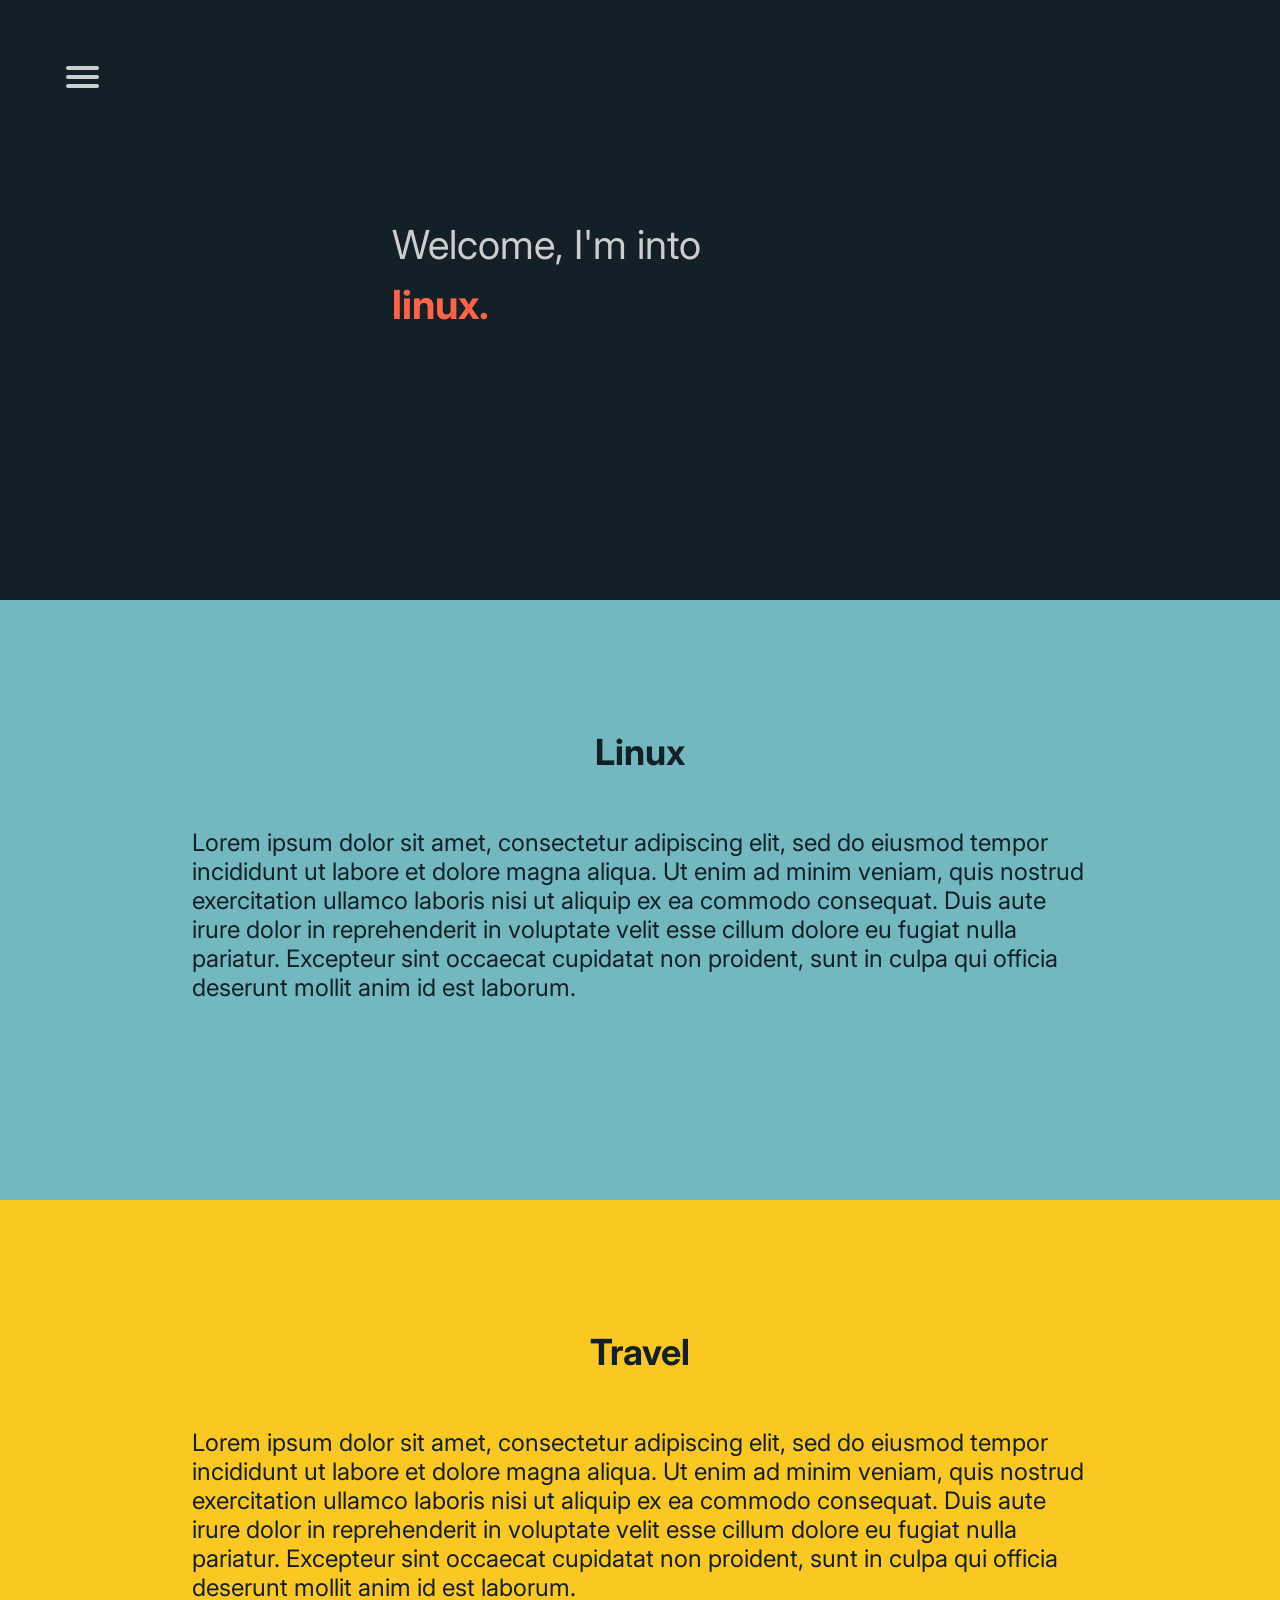
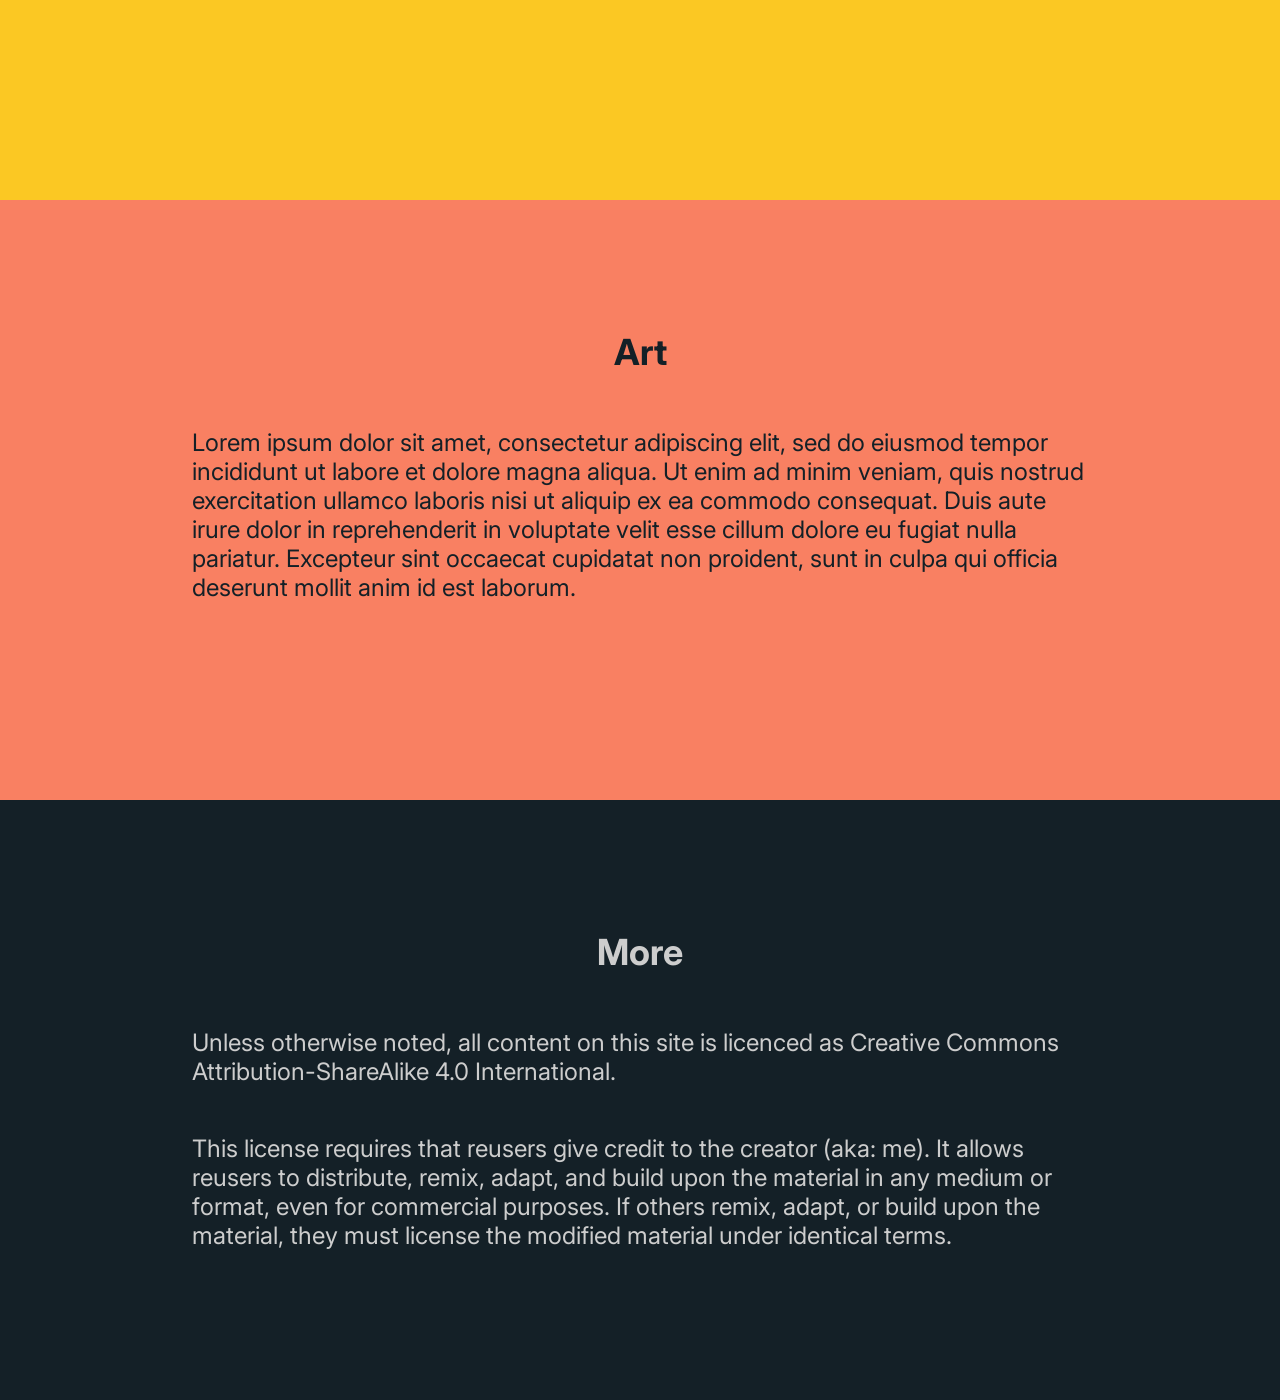
==== index.html @ b1681d3e "I wonder who'd actually read this Hello you! What on earth are you doing here?" ====
<!DOCTYPE html>
<html>
<head>
    <link rel="stylesheet" href="https://fonts.googleapis.com/css?family=Inter">
    <link rel="stylesheet" type="text/css" href="/style.css?version=2">
    <title>IdeallyGrey</title>
</head>


<body>


<nav role="navigation">
    <div id="menuToggle">
        <!--
        A fake / hidden checkbox is used as click reciever,
        so you can use the :checked selector on it.
        -->
        <input type="checkbox" />
        
        <!--
        Some spans to act as a hamburger.
        
        They are acting like a real hamburger,
        not that McDonalds stuff.
        -->
        <span></span>
        <span></span>
        <span></span>
        
        <!--
        Too bad the menu has to be inside of the button
        but hey, it's pure CSS magic.
        -->
        <ul id="menu">
        <a href="/"><li>Home</li></a>
        <a href="cats.html"><li>Cats</li></a>
        <a href="sheep.html"><li>Sheep</li></a>
        </ul>
    </div>
</nav>


<section>
<div class="Iam">
    <p>Welcome, I'm into</p>
    <b>
      <div class="innerIam">
        linux.<br /> 
        selfhosting...<br />
        travel!<br />
        art?<br />
        this epic website &#128526;
        </div>
    </b>
</div>
</section>







<section class="blue dark-text">
    <h2>
        Linux
    </h2>
    <p>
        Lorem ipsum dolor sit amet, consectetur adipiscing elit, sed do eiusmod tempor incididunt ut labore et dolore magna aliqua. Ut enim ad minim veniam, quis nostrud exercitation ullamco laboris nisi ut aliquip ex ea commodo consequat. Duis aute irure dolor in reprehenderit in voluptate velit esse cillum dolore eu fugiat nulla pariatur. Excepteur sint occaecat cupidatat non proident, sunt in culpa qui officia deserunt mollit anim id est laborum.
    </p>
</section>

<section class="yellow dark-text">
    <h2>
        Travel
    </h2>
    <p>
        Lorem ipsum dolor sit amet, consectetur adipiscing elit, sed do eiusmod tempor incididunt ut labore et dolore magna aliqua. Ut enim ad minim veniam, quis nostrud exercitation ullamco laboris nisi ut aliquip ex ea commodo consequat. Duis aute irure dolor in reprehenderit in voluptate velit esse cillum dolore eu fugiat nulla pariatur. Excepteur sint occaecat cupidatat non proident, sunt in culpa qui officia deserunt mollit anim id est laborum.
    </p>
</section>

<section class="red dark-text">
    <h2>
        Art
    </h2>
    <p>
        Lorem ipsum dolor sit amet, consectetur adipiscing elit, sed do eiusmod tempor incididunt ut labore et dolore magna aliqua. Ut enim ad minim veniam, quis nostrud exercitation ullamco laboris nisi ut aliquip ex ea commodo consequat. Duis aute irure dolor in reprehenderit in voluptate velit esse cillum dolore eu fugiat nulla pariatur. Excepteur sint occaecat cupidatat non proident, sunt in culpa qui officia deserunt mollit anim id est laborum.
    </p>
</section>

<section>
    <h2>
        More
    </h2>
    <p>
        Unless otherwise noted, all content on this site is licenced as Creative Commons Attribution-ShareAlike 4.0 International. 
    </p>
    <p>
        This license requires that reusers give credit to the creator (aka: me). It allows reusers to distribute, remix, adapt, and build upon the material in any medium or format, even for commercial purposes. If others remix, adapt, or build upon the material, they must license the modified material under identical terms. 
    </p>
</section>




</body>

</html>
---- style.css ----
body {
  font-size: x-large;
  font-family: Inter, sans-serif;
  color: #cdcdcd;
  background-color: #142027;
  margin: 0;
  height: 100%;
}

section {
  position: relative;
  display: flex;
  flex-direction: column;
  align-items: center;
  min-height: 400px;
  padding: 100px 15vw;
}

.yellow {
  background: #FBC823;
}

.red {
  background: #F98062;
}

.blue {
  background: #73B7BF;
}

.dark-text {
  color: #142027;
}

















/*
The menu is taken from: https://codepen.io/erikterwan/pen/EVzeRP
Under the MIT licence.
*/

#menuToggle
{
display: block;
position: fixed;
top: 50px;
left: 50px;

background-color: #142027;
padding: 16px;
padding-bottom: 11px;
border-radius: 6px;

z-index: 1;

-webkit-user-select: none;
user-select: none;

transition: opacity 0.55s ease;
}

#menuToggle a
{
text-decoration: none;
color: #232323;

transition: color 0.3s ease;
}

#menuToggle a:hover
{
color: tomato;
}

#menuToggle input
{
display: block;
width: 66px;
height: 58px;
position: absolute;
top: -7px;
left: -5px;

cursor: pointer;

opacity: 0; /* hide this */
z-index: 2; /* and place it over the hamburger */

-webkit-touch-callout: none;
}

/*
* Just a quick hamburger
*/
#menuToggle span
{
display: block;
width: 33px;
height: 4px;
margin-bottom: 5px;
position: relative;

background: #cdcdcd;
border-radius: 3px;

z-index: 1;

transform-origin: 4px 0px;

transition: transform 0.5s cubic-bezier(0.77,0.2,0.05,1.0),
            background 0.5s cubic-bezier(0.77,0.2,0.05,1.0),
            opacity 0.55s ease;
}

#menuToggle span:first-child
{
transform-origin: 0% 0%;
}

#menuToggle span:nth-last-child(2)
{
transform-origin: 0% 100%;
}

/* 
* Transform all the slices of hamburger
* into a crossmark.
*/
#menuToggle input:checked ~ span
{
opacity: 1;
transform: rotate(45deg) translate(6px, -2px);
background: #232323;
}

/*
* But let's hide the middle one.
*/
#menuToggle input:checked ~ span:nth-last-child(3)
{
opacity: 0;
transform: rotate(0deg) scale(0.2, 0.2);
}

/*
* Oh yeah and the last one should go the other direction
*/
#menuToggle input:checked ~ span:nth-last-child(2)
{
transform: rotate(-45deg) translate(1px, 6px);
}

/*
* Make this fixed positioned
* at the top left of the screen
*/
#menu
{
position: fixed;
width: 250px;
margin: -80px 0 0 -50px;
padding: 50px;
padding-top: 125px;

background-color: #cdcdcd;

list-style-type: none;
-webkit-font-smoothing: antialiased;
/* to stop flickering of text in safari */
 
transform-origin: 0% 0%;
transform: translate(-105%, 0%);
 
transition: transform 0.5s cubic-bezier(0.77,0.2,0.05,1.0);
}

#menu li
{
padding: 10px 0;
font-size: 22px;
}

/*
* And let's slide it in from the left
*/
#menuToggle input:checked ~ ul
{
transform: none;
}

















/* 
The following effect is adapted from: https://codepen.io/JacobStone420/pen/Jjjpaa?editors=1100#anon-signup
Licenced MIT
*/

.Iam {
  padding: 2em 5em;
  font: normal 40px/50px Inter, sans-serif;
  color: #cdcdcd;
}
.Iam p {
  height: 50px;
  float: left;
  margin-right: 0.3em;
}
.Iam b {
  float: left;
  overflow: hidden;
  position: relative;
  height: 50px;
  top: -30px;
}
.Iam .innerIam {
  display: inline-block;
  color: tomato;
  position: relative; 
  white-space: nowrap;
  top: 0;
  left: 0;


/*animation*/
-webkit-animation:move 10s;
   -moz-animation:move 10s;
    -ms-animation:move 10s;
     -o-animation:move 10s;
        animation:move 10s;
/*animation-iteration-count*/
-webkit-animation-iteration-count:infinite;
   -moz-animation-iteration-count:infinite;
    -ms-animation-iteration-count:infinite;
     -o-animation-iteration-count:infinite;
        animation-iteration-count:infinite;
/*animation-delay*/
-webkit-animation-delay:2s;
   -moz-animation-delay:2s;
    -ms-animation-delay:2s;
     -o-animation-delay:2s;
        animation-delay:2s;
}
@keyframes move{
0%  { top: 0px; }
20% { top: -50px; }
40% { top: -100px; }
60% { top: -150px; }
80% { top: -200px; }
}

@-webkit-keyframes move {
    0%  { top: 0px; }
    20% { top: -50px; }
    40% { top: -100px; }
    60% { top: -150px; }
    80% { top: -200px; }
}
@-moz-keyframes move {
    0%  { top: 0px; }
    20% { top: -50px; }
    40% { top: -100px; }
    60% { top: -150px; }
    80% { top: -200px; }
}
@-o-keyframes move {
    0%  { top: 0px; }
    20% { top: -50px; }
    40% { top: -100px; }
    60% { top: -150px; }
    80% { top: -200px; }
}
@keyframes move {
    0%  { top: 0px; }
    20% { top: -50px; }
    40% { top: -100px; }
    60% { top: -150px; }
    80% { top: -200px; }
}
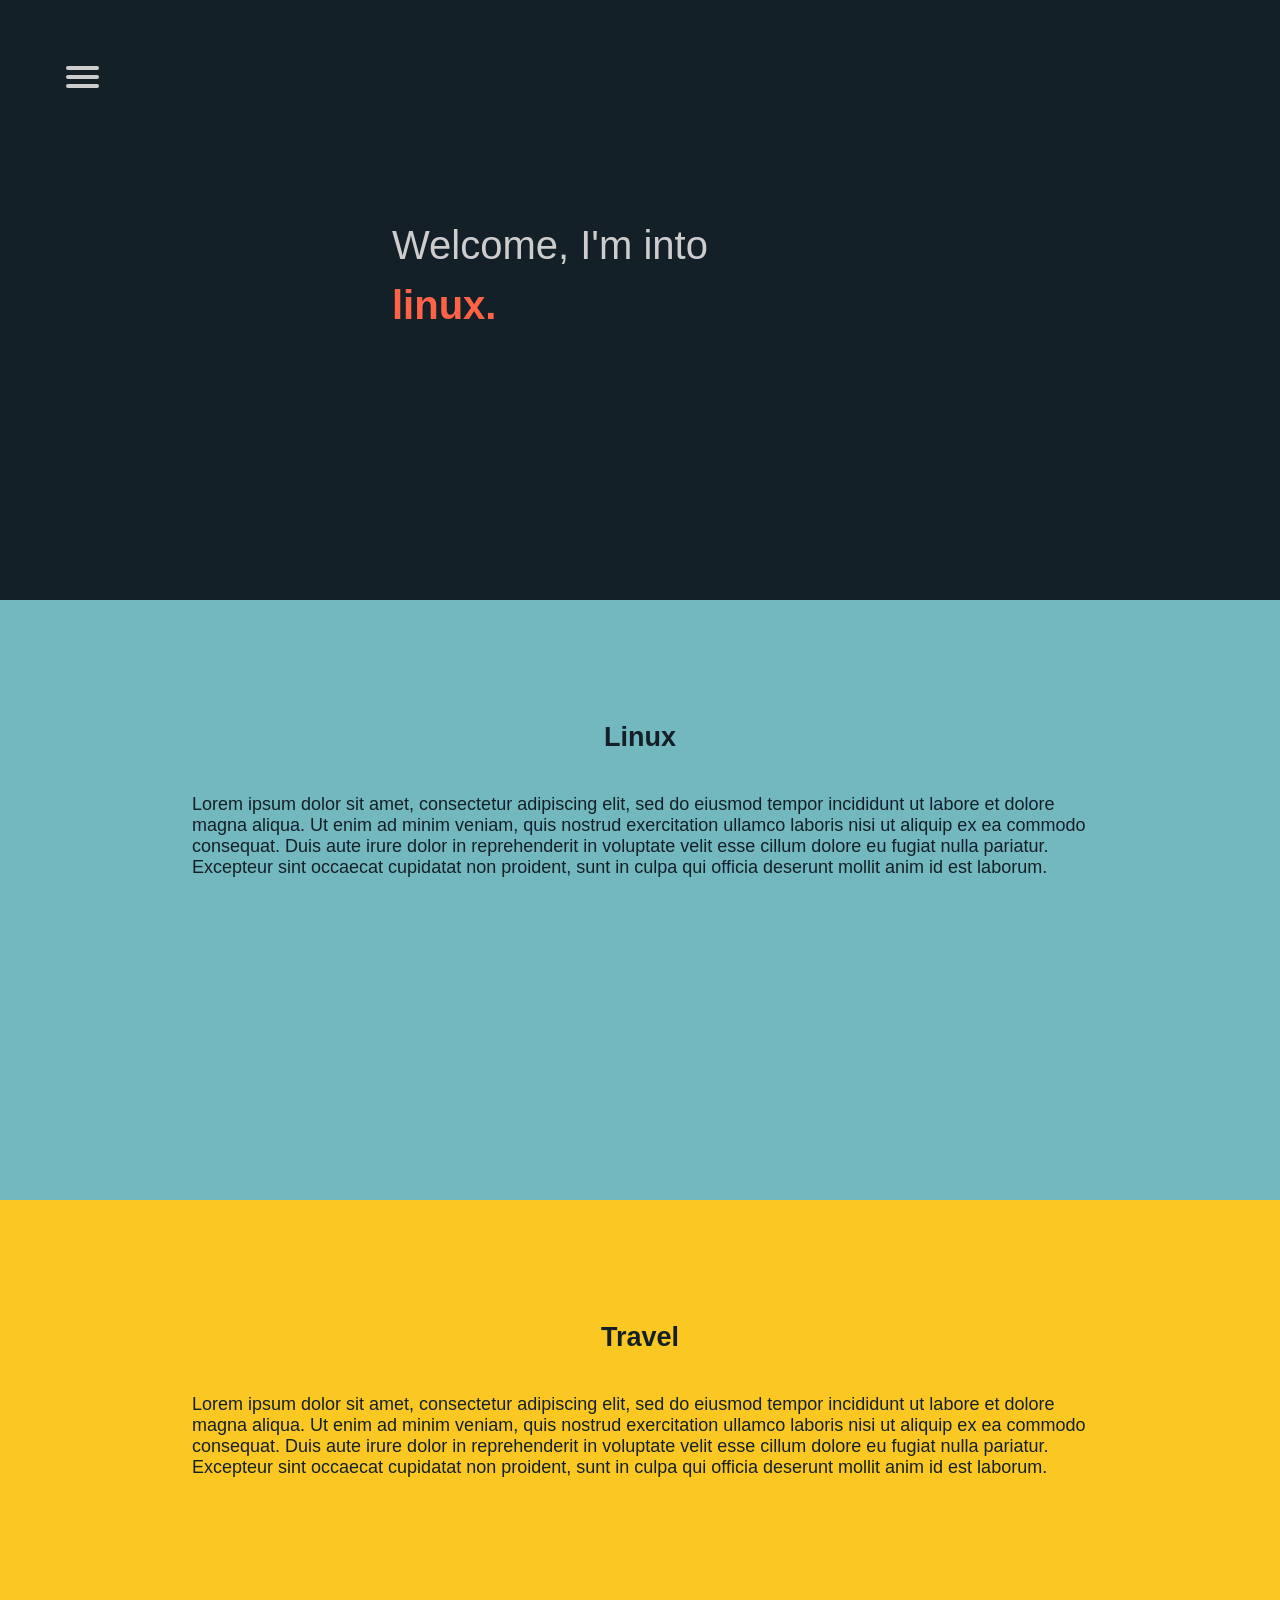
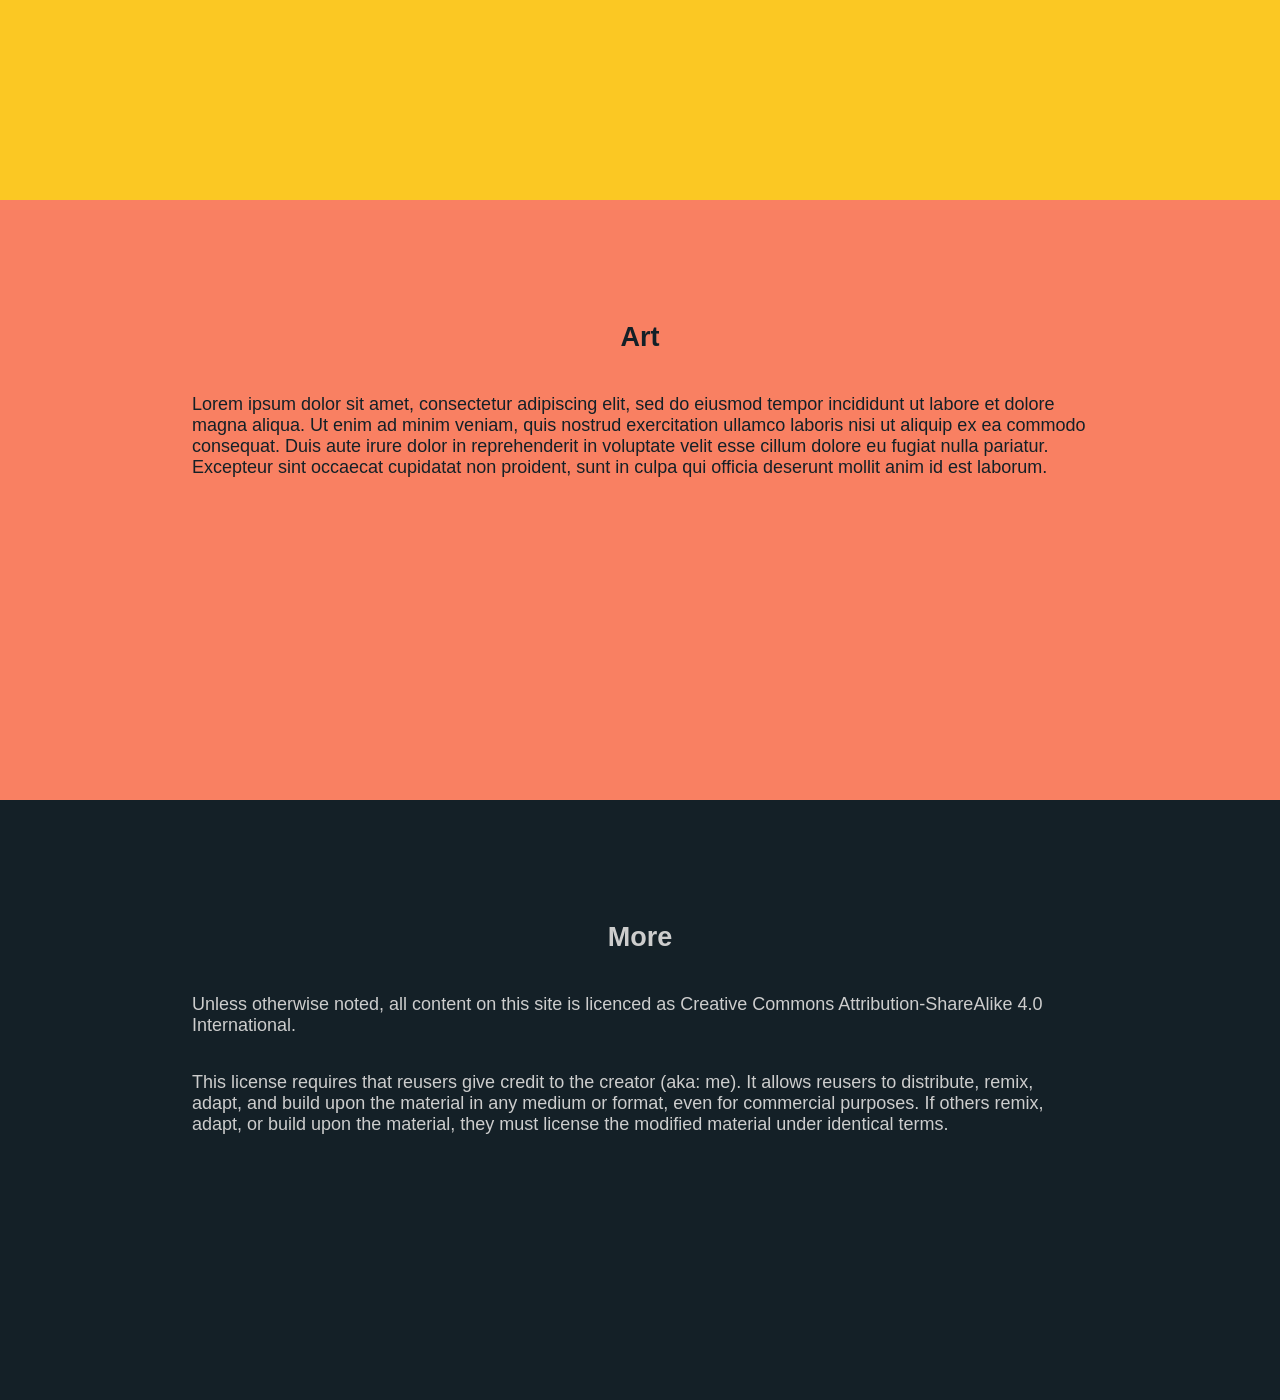
==== commit ac0b8255: "Update index.html" ====
--- a/index.html
+++ b/index.html
@@ -1,8 +1,7 @@
 <!DOCTYPE html>
 <html>
 <head>
-    <link rel="stylesheet" href="https://fonts.googleapis.com/css?family=Inter">
-    <link rel="stylesheet" type="text/css" href="/style.css?version=2">
+    <link rel="stylesheet" type="text/css" href="/style.css?version=3">
     <title>IdeallyGrey</title>
 </head>
 
--- a/style.css
+++ b/style.css
@@ -1,7 +1,7 @@
 
 body {
-  font-size: x-large;
-  font-family: Inter, sans-serif;
+  font-size: large;
+  font-family: Verdana, sans-serif;
   color: #cdcdcd;
   background-color: #142027;
   margin: 0;
@@ -226,7 +226,7 @@
 
 .Iam {
   padding: 2em 5em;
-  font: normal 40px/50px Inter, sans-serif;
+  font: normal 40px/50px Georgia, sans-serif;
   color: #cdcdcd;
 }
 .Iam p {
@@ -251,11 +251,11 @@
 
 
 /*animation*/
--webkit-animation:move 10s;
-   -moz-animation:move 10s;
-    -ms-animation:move 10s;
-     -o-animation:move 10s;
-        animation:move 10s;
+-webkit-animation:move 15s;
+   -moz-animation:move 15s;
+    -ms-animation:move 15s;
+     -o-animation:move 15s;
+        animation:move 15s;
 /*animation-iteration-count*/
 -webkit-animation-iteration-count:infinite;
    -moz-animation-iteration-count:infinite;
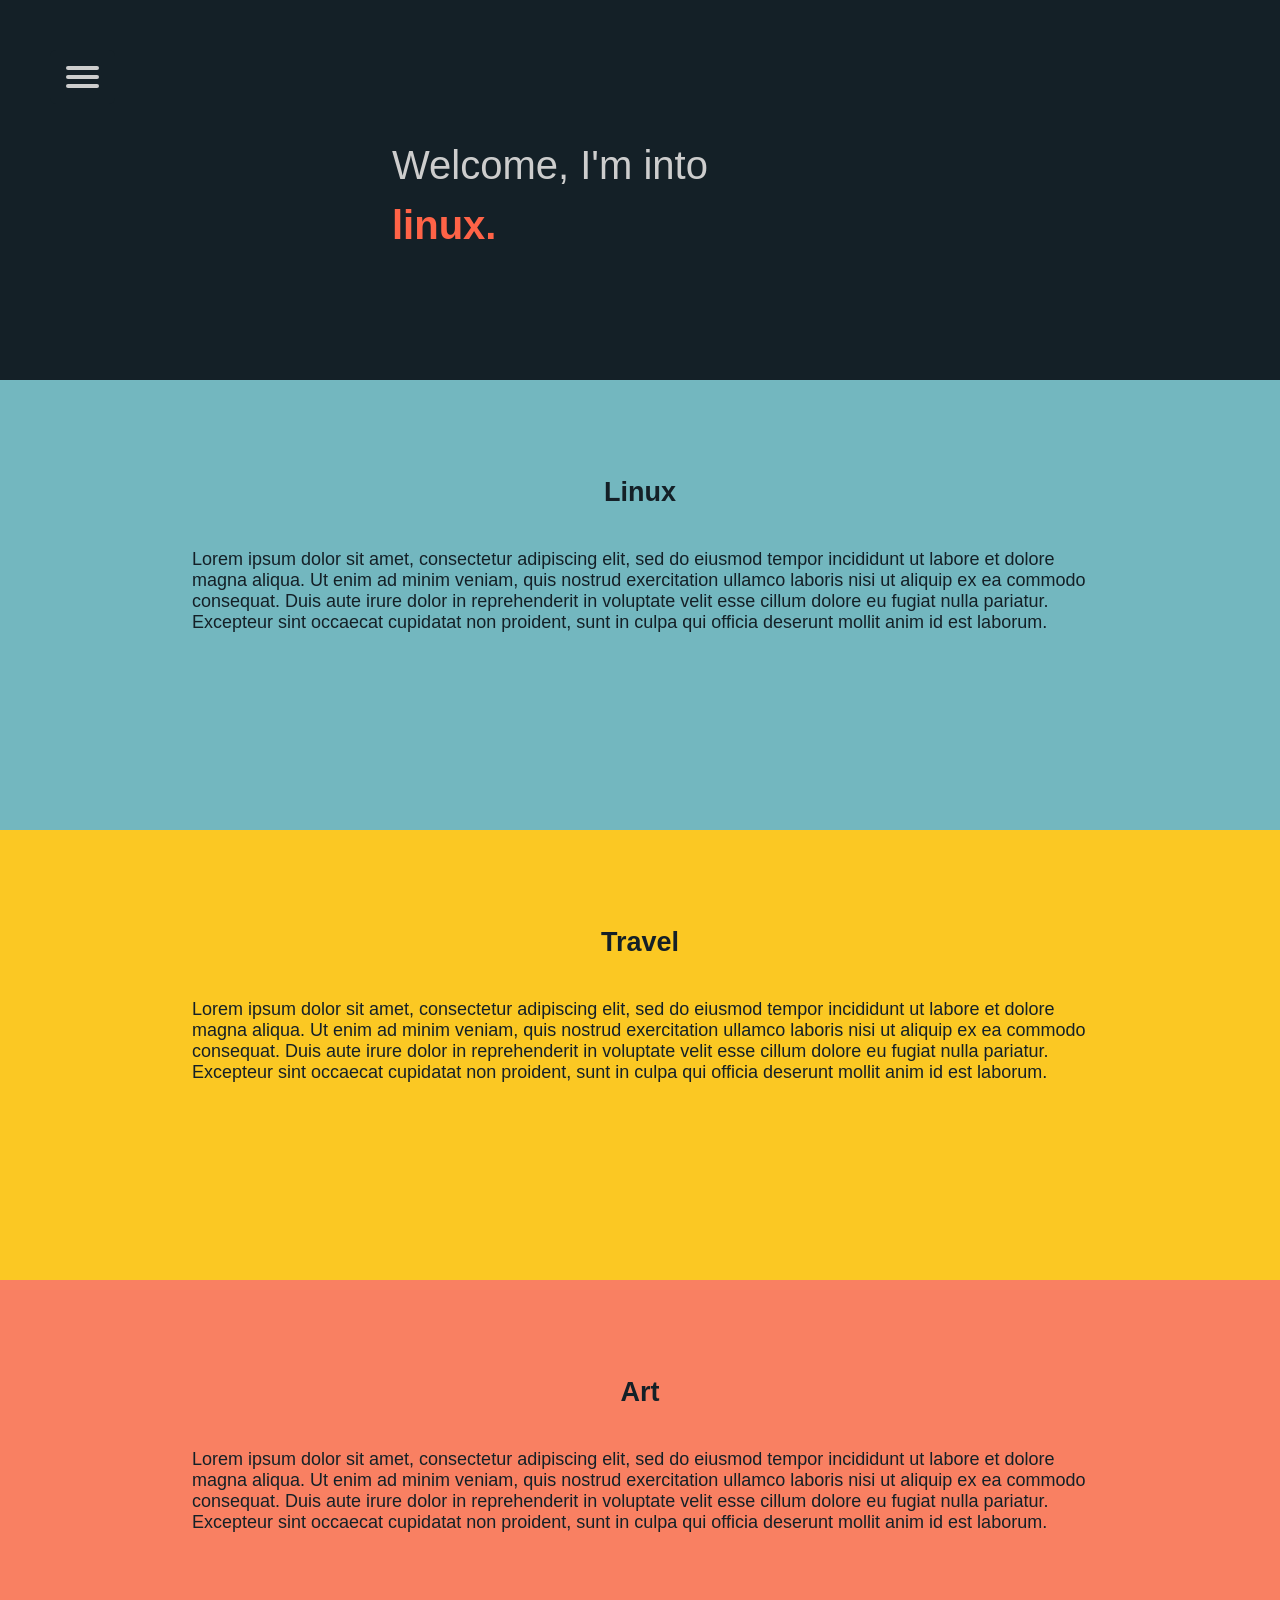
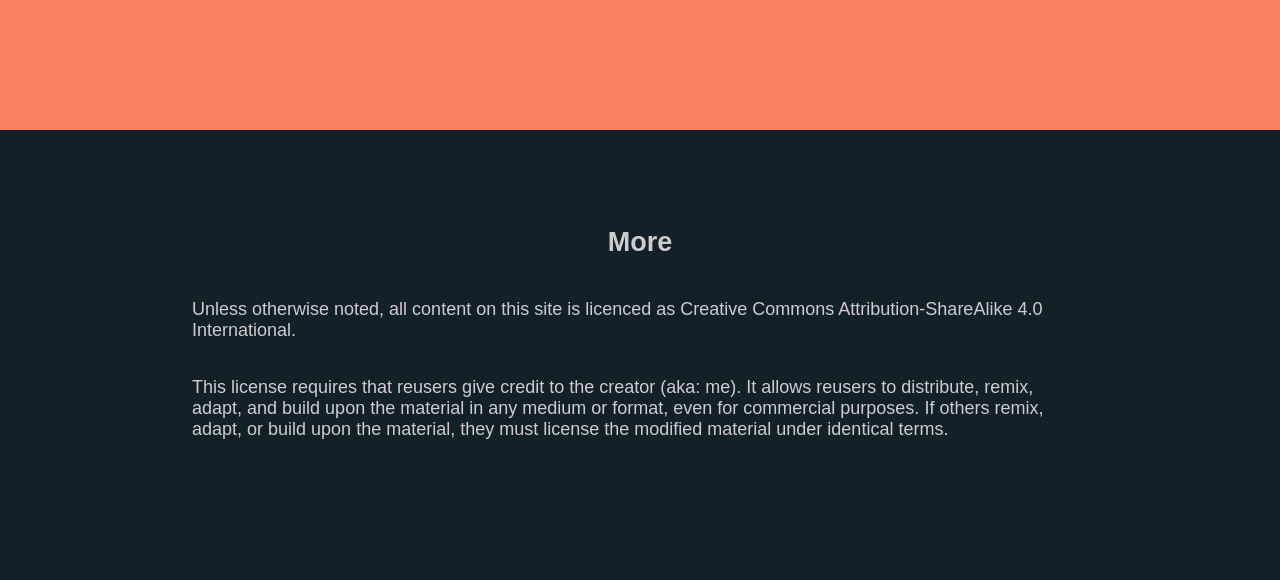
==== commit 2d485be4: "CSS" ====
--- a/index.html
+++ b/index.html
@@ -1,7 +1,7 @@
 <!DOCTYPE html>
 <html>
 <head>
-    <link rel="stylesheet" type="text/css" href="/style.css?version=3">
+    <link rel="stylesheet" type="text/css" href="/style.css?version=4">
     <title>IdeallyGrey</title>
 </head>
 
@@ -40,7 +40,7 @@
 </nav>
 
 
-<section>
+<section style="padding: 20px 15vw;">
 <div class="Iam">
     <p>Welcome, I'm into</p>
     <b>
--- a/style.css
+++ b/style.css
@@ -13,8 +13,8 @@
   display: flex;
   flex-direction: column;
   align-items: center;
-  min-height: 400px;
-  padding: 100px 15vw;
+  min-height: 300px;
+  padding: 75px 15vw;
 }
 
 .yellow {
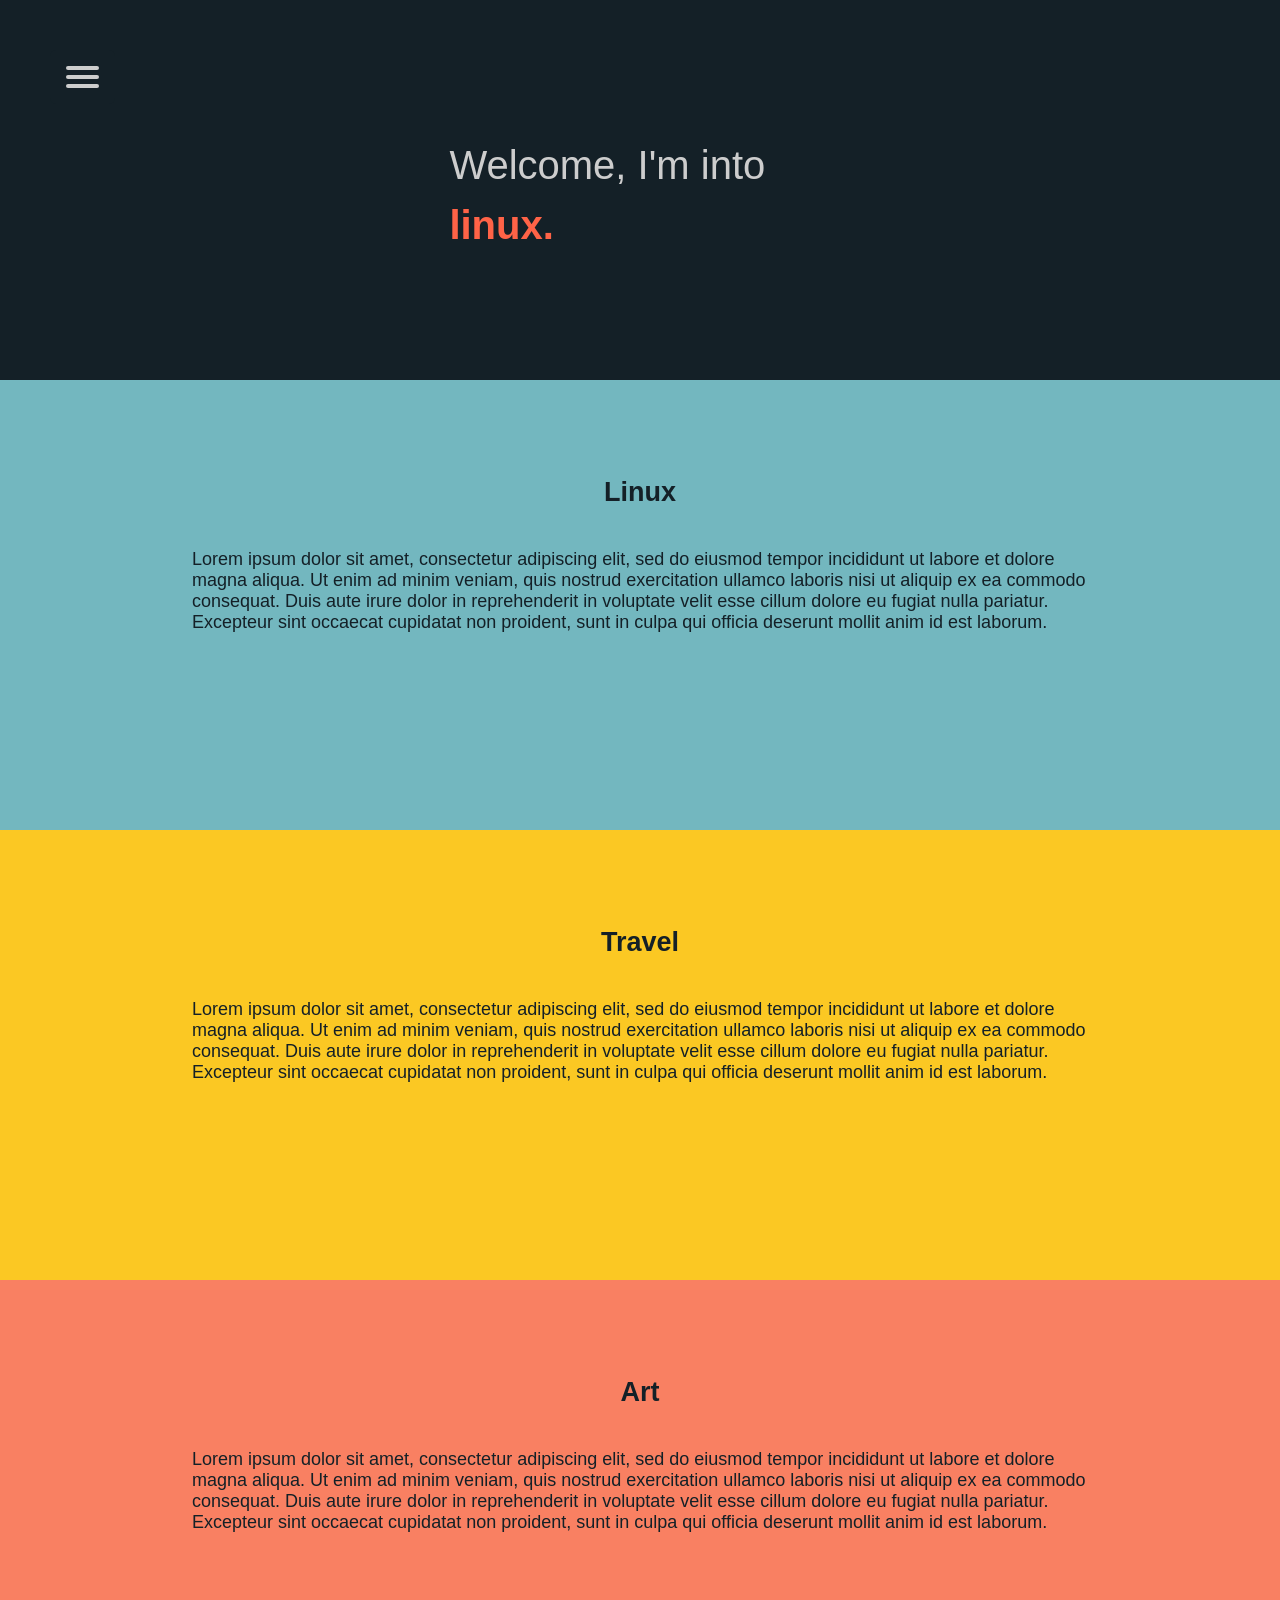
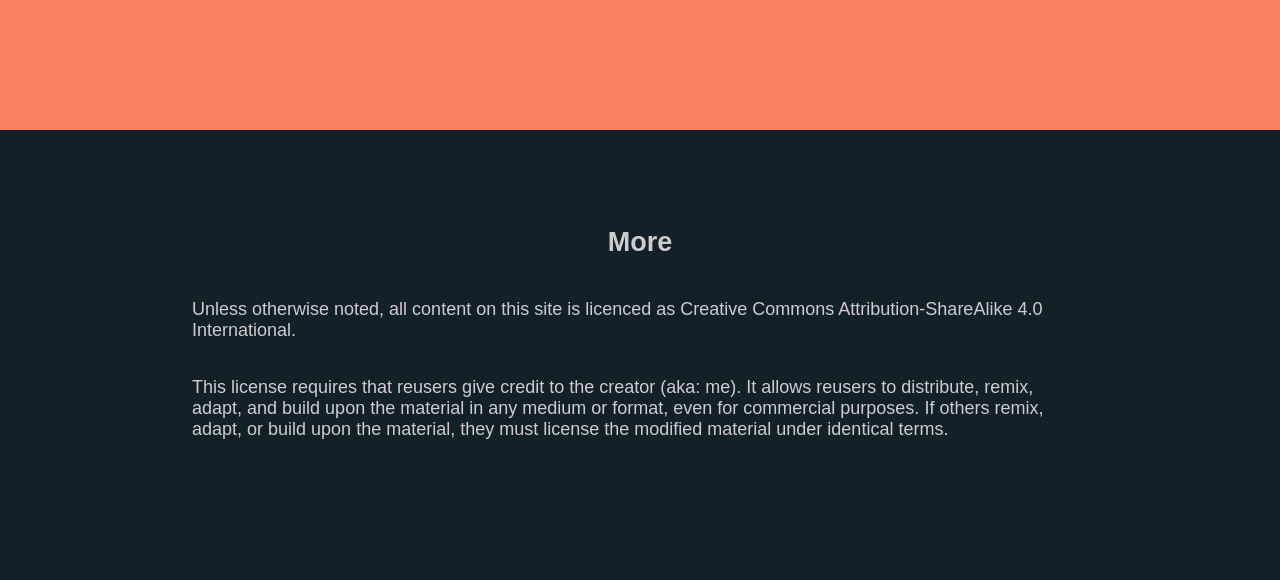
==== commit 104f2ece: "Alexander Hamilton? Senator Burr, sir?" ====
--- a/index.html
+++ b/index.html
@@ -1,7 +1,7 @@
 <!DOCTYPE html>
 <html>
 <head>
-    <link rel="stylesheet" type="text/css" href="/style.css?version=4">
+    <link rel="stylesheet" type="text/css" href="/style.css?version=5">
     <title>IdeallyGrey</title>
 </head>
 
--- a/style.css
+++ b/style.css
@@ -231,8 +231,6 @@
 }
 .Iam p {
   height: 50px;
-  float: left;
-  margin-right: 0.3em;
 }
 .Iam b {
   float: left;
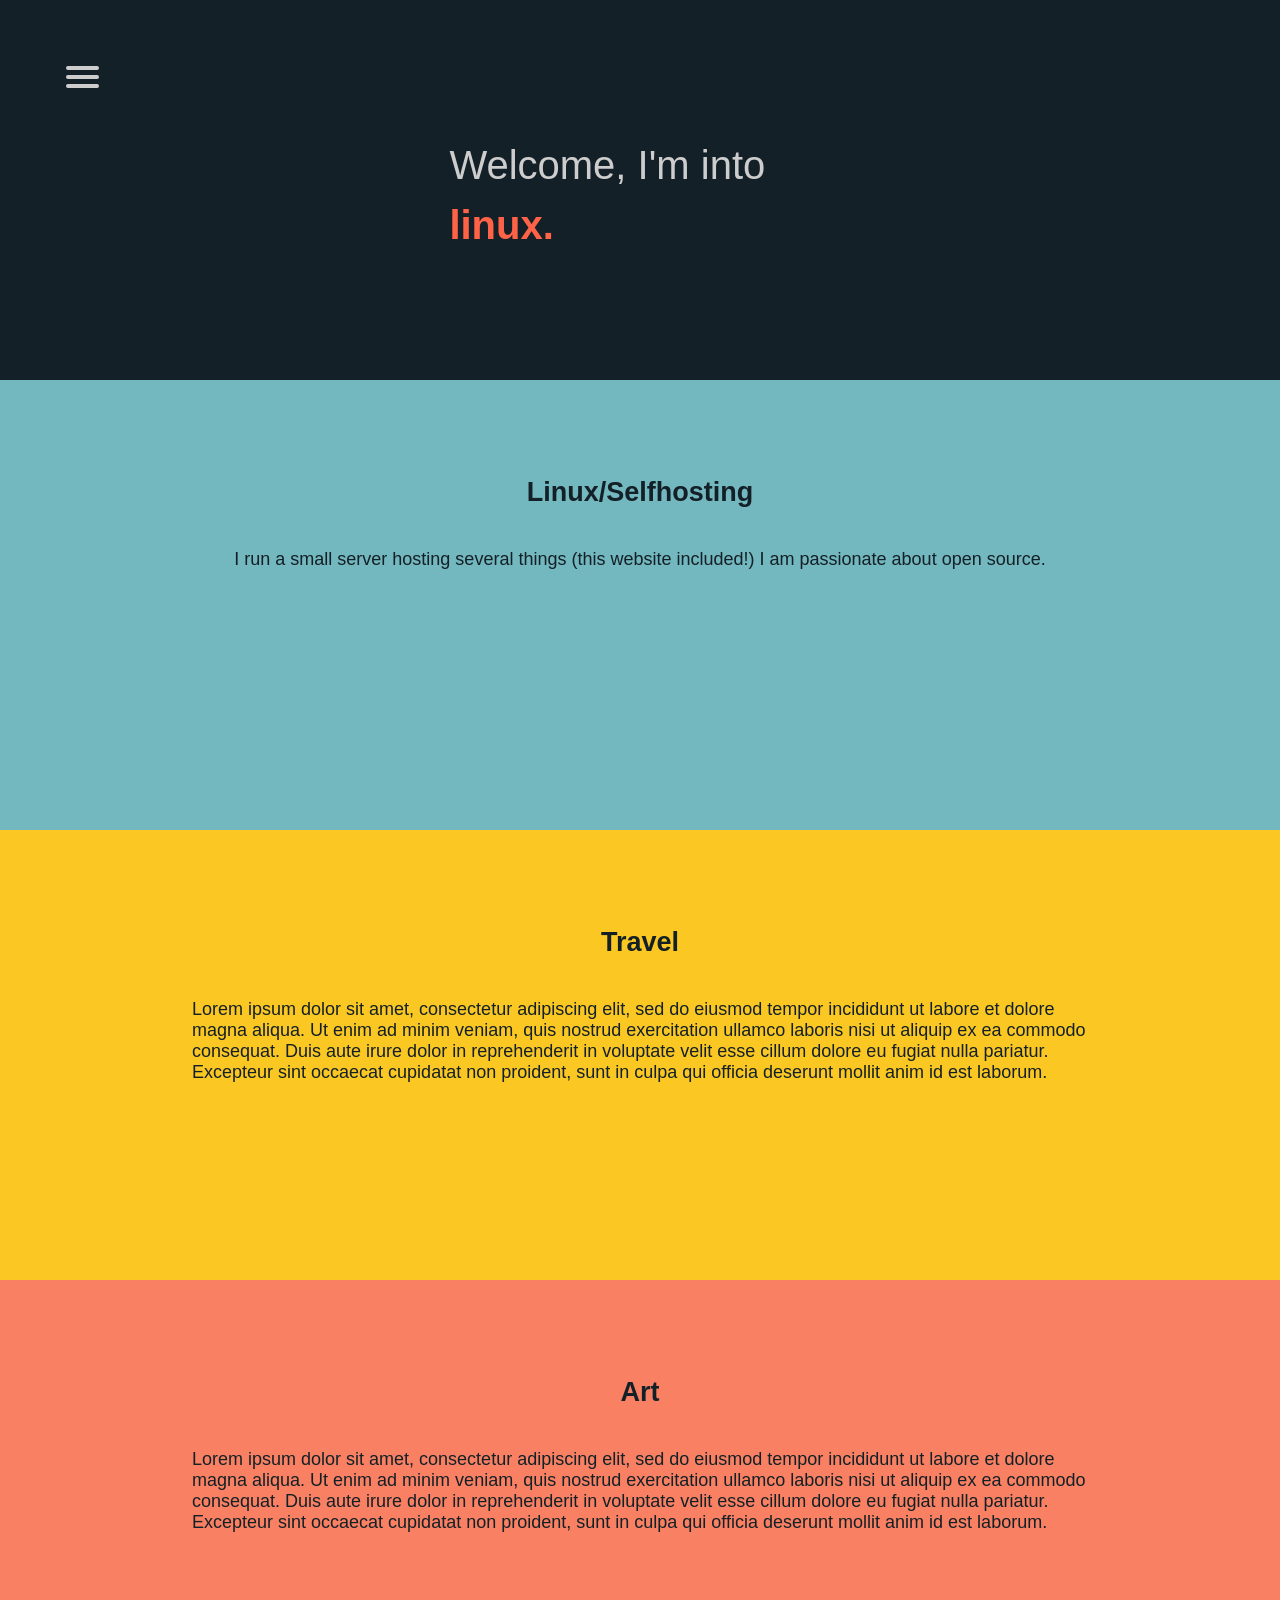
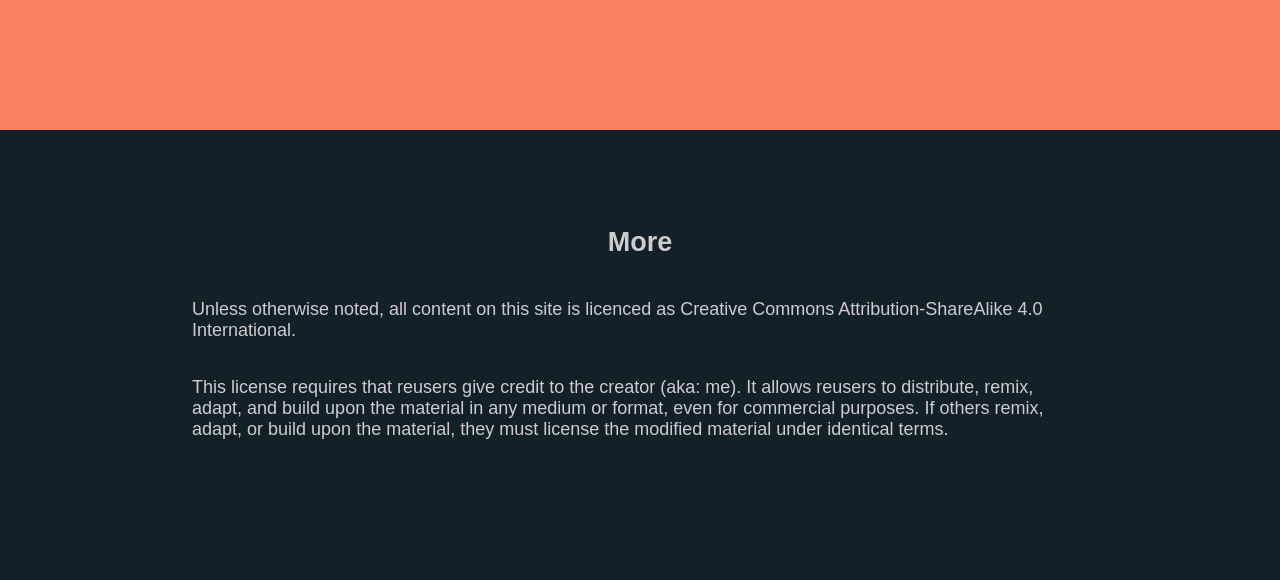
==== commit c7ab42cc: "Yay" ====
--- a/index.html
+++ b/index.html
@@ -1,7 +1,7 @@
 <!DOCTYPE html>
 <html>
 <head>
-    <link rel="stylesheet" type="text/css" href="/style.css?version=5">
+    <link rel="stylesheet" type="text/css" href="/style.css?version=7x">
     <title>IdeallyGrey</title>
 </head>
 
@@ -33,7 +33,7 @@
         -->
         <ul id="menu">
         <a href="/"><li>Home</li></a>
-        <a href="cats.html"><li>Cats</li></a>
+        <a href="travel.html"><li>Travel</li></a>
         <a href="sheep.html"><li>Sheep</li></a>
         </ul>
     </div>
@@ -63,10 +63,10 @@
 
 <section class="blue dark-text">
     <h2>
-        Linux
+        Linux/Selfhosting
     </h2>
     <p>
-        Lorem ipsum dolor sit amet, consectetur adipiscing elit, sed do eiusmod tempor incididunt ut labore et dolore magna aliqua. Ut enim ad minim veniam, quis nostrud exercitation ullamco laboris nisi ut aliquip ex ea commodo consequat. Duis aute irure dolor in reprehenderit in voluptate velit esse cillum dolore eu fugiat nulla pariatur. Excepteur sint occaecat cupidatat non proident, sunt in culpa qui officia deserunt mollit anim id est laborum.
+        I run a small server hosting several things (this website included!) I am passionate about open source.
     </p>
 </section>
 
--- a/style.css
+++ b/style.css
@@ -50,7 +50,7 @@
 
 
 /*
-The menu is taken from: https://codepen.io/erikterwan/pen/EVzeRP
+The menu is adapted from: https://codepen.io/erikterwan/pen/EVzeRP
 Under the MIT licence.
 */
 
@@ -90,8 +90,8 @@
 #menuToggle input
 {
 display: block;
-width: 66px;
-height: 58px;
+width: 70px;
+height: 60px;
 position: absolute;
 top: -7px;
 left: -5px;
@@ -122,9 +122,9 @@
 
 transform-origin: 4px 0px;
 
-transition: transform 0.5s cubic-bezier(0.77,0.2,0.05,1.0),
-            background 0.5s cubic-bezier(0.77,0.2,0.05,1.0),
-            opacity 0.55s ease;
+transition: transform 1.0s cubic-bezier(0.77,0.2,0.05,1.0),
+            background .5s cubic-bezier(0.77,0.2,0.05,1.0),
+            opacity 1.05s ease;
 }
 
 #menuToggle span:first-child
@@ -144,7 +144,7 @@
 #menuToggle input:checked ~ span
 {
 opacity: 1;
-transform: rotate(45deg) translate(6px, -2px);
+transform: rotate(45deg) translate(6px, -10px) scale(1.6, 1.2);
 background: #232323;
 }
 
@@ -162,7 +162,7 @@
 */
 #menuToggle input:checked ~ span:nth-last-child(2)
 {
-transform: rotate(-45deg) translate(1px, 6px);
+transform: rotate(-45deg) translate(1px, 14px) scale(1.6, 1.2);
 }
 
 /*
@@ -172,10 +172,10 @@
 #menu
 {
 position: fixed;
-width: 250px;
-margin: -80px 0 0 -50px;
+width: 200px;
+margin: -80px 0 0 -51px;
 padding: 50px;
-padding-top: 125px;
+padding-top: 120px;
 
 background-color: #cdcdcd;
 
